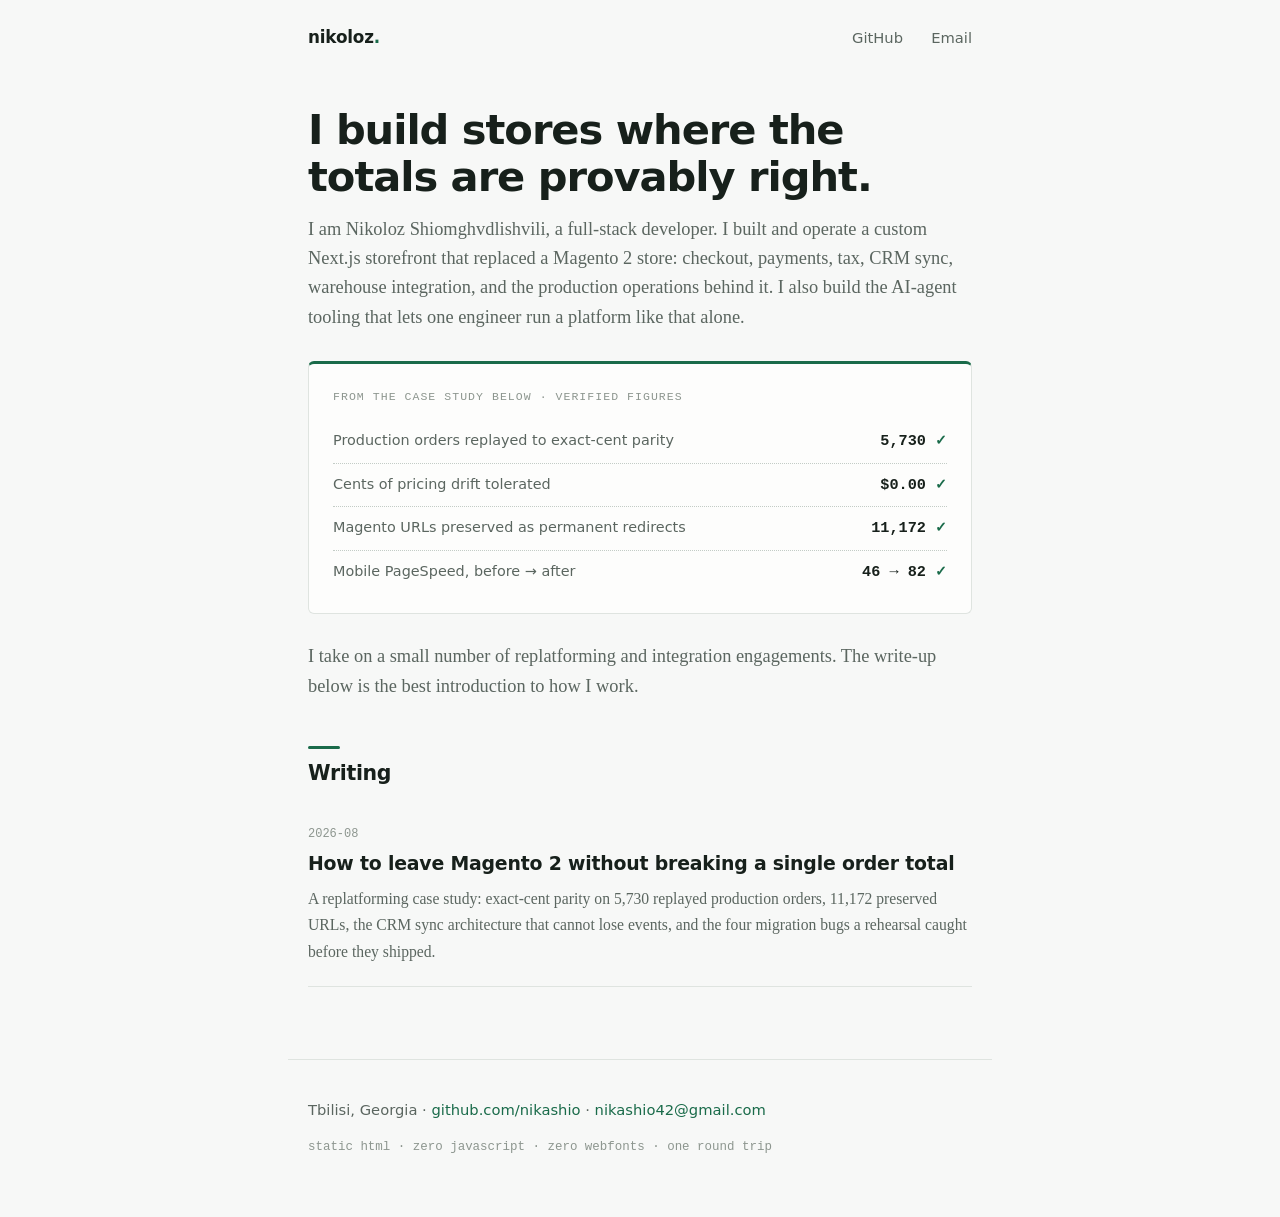
==== index.html @ e0afe26d "Personal site: home + Magento replatform case study" ====
<!doctype html>
<html lang="en">
<head>
<meta charset="utf-8">
<meta name="viewport" content="width=device-width, initial-scale=1">
<title>Nikoloz Shiomghvdlishvili</title>
<meta name="description" content="Full-stack developer building production e-commerce systems and tooling for AI coding agents.">
<link rel="canonical" href="https://nikashio.github.io/">
<meta property="og:title" content="Nikoloz Shiomghvdlishvili">
<meta property="og:description" content="Full-stack developer building production e-commerce systems and tooling for AI coding agents.">
<link rel="stylesheet" href="/style.css">
</head>
<body>
<header class="site">
  <a class="brand" href="/">nikoloz<span>.</span></a>
  <nav class="site">
    <a href="https://github.com/nikashio">GitHub</a>
    <a href="mailto:nikashio42@gmail.com">Email</a>
  </nav>
</header>
<main>
  <h1>I build stores where the totals are provably right.</h1>
  <p class="lede">I am Nikoloz Shiomghvdlishvili, a full-stack developer. I built and operate a custom Next.js storefront that replaced a Magento 2 store: checkout, payments, tax, CRM sync, warehouse integration, and the production operations behind it. I also build the AI-agent tooling that lets one engineer run a platform like that alone.</p>

  <div class="ledger">
    <p class="caption">From the case study below &middot; verified figures</p>
    <dl>
      <div class="row"><dt>Production orders replayed to exact-cent parity</dt><dd>5,730 <span class="tick">&check;</span></dd></div>
      <div class="row"><dt>Cents of pricing drift tolerated</dt><dd>$0.00 <span class="tick">&check;</span></dd></div>
      <div class="row"><dt>Magento URLs preserved as permanent redirects</dt><dd>11,172 <span class="tick">&check;</span></dd></div>
      <div class="row"><dt>Mobile PageSpeed, before &rarr; after</dt><dd>46 &rarr; 82 <span class="tick">&check;</span></dd></div>
    </dl>
  </div>

  <p class="lede">I take on a small number of replatforming and integration engagements. The write-up below is the best introduction to how I work.</p>

  <h2>Writing</h2>
  <ul class="post-list">
    <li>
      <span class="date">2026-08</span>
      <a href="/blog/leaving-magento-2/">How to leave Magento 2 without breaking a single order total</a>
      <p>A replatforming case study: exact-cent parity on 5,730 replayed production orders, 11,172 preserved URLs, the CRM sync architecture that cannot lose events, and the four migration bugs a rehearsal caught before they shipped.</p>
    </li>
  </ul>
</main>
<footer class="site">
  <p>Tbilisi, Georgia &middot; <a href="https://github.com/nikashio">github.com/nikashio</a> &middot; <a href="mailto:nikashio42@gmail.com">nikashio42@gmail.com</a></p>
  <p class="note">static html &middot; zero javascript &middot; zero webfonts &middot; one round trip</p>
</footer>
</body>
</html>
---- style.css ----
/* Ledger design system.
   Brand thesis: exact-cent correctness. Paper, ink, one banknote green.
   Zero JS, zero webfonts: system serif body, heavy system sans display,
   monospace for every number (tabular, like a ledger). */

:root {
  --paper: #f7f8f7;
  --card: #fdfdfc;
  --ink: #17201b;
  --ink-2: #5b6660;
  --ink-3: #8d968f;
  --green: #1a6b4a;
  --green-soft: rgba(26, 107, 74, 0.09);
  --rule: #dfe4e0;
  --rule-strong: #c3ccc6;
  --max: 44rem;
  --sans: ui-sans-serif, system-ui, -apple-system, "Segoe UI", Helvetica, Arial, sans-serif;
  --serif: Charter, "Bitstream Charter", "Iowan Old Style", Georgia, serif;
  --mono: ui-monospace, "SF Mono", SFMono-Regular, Menlo, Consolas, monospace;
}

@media (prefers-color-scheme: dark) {
  :root {
    --paper: #101613;
    --card: #161d19;
    --ink: #e6eae7;
    --ink-2: #a3ada6;
    --ink-3: #767f79;
    --green: #58be8f;
    --green-soft: rgba(88, 190, 143, 0.12);
    --rule: #263029;
    --rule-strong: #37453d;
  }
}

* { box-sizing: border-box; }

html { -webkit-text-size-adjust: 100%; }

body {
  margin: 0;
  background: var(--paper);
  color: var(--ink);
  font-family: var(--serif);
  font-size: 1.125rem;
  line-height: 1.68;
}

::selection { background: var(--green); color: var(--paper); }

:focus-visible { outline: 2px solid var(--green); outline-offset: 2px; }

/* ---------- chrome ---------- */

header.site {
  max-width: var(--max);
  margin: 0 auto;
  padding: 1.4rem 1.25rem;
  display: flex;
  align-items: baseline;
  justify-content: space-between;
  gap: 1rem;
  font-family: var(--sans);
}

.brand {
  font-weight: 800;
  font-size: 1.05rem;
  letter-spacing: -0.01em;
  text-decoration: none;
  color: var(--ink);
}

.brand span { color: var(--green); }

nav.site a {
  color: var(--ink-2);
  text-decoration: none;
  margin-left: 1.4rem;
  font-size: 0.92rem;
}

nav.site a:hover { color: var(--green); }

main {
  max-width: var(--max);
  margin: 0 auto;
  padding: 2rem 1.25rem 4.5rem;
}

footer.site {
  max-width: var(--max);
  margin: 0 auto;
  padding: 1.5rem 1.25rem 3rem;
  border-top: 1px solid var(--rule);
  color: var(--ink-2);
  font-size: 0.92rem;
  font-family: var(--sans);
}

footer.site .note {
  font-family: var(--mono);
  font-size: 0.78rem;
  color: var(--ink-3);
}

footer.site a { color: var(--green); text-decoration: none; }
footer.site a:hover { text-decoration: underline; }

/* ---------- type ---------- */

h1 {
  font-family: var(--sans);
  font-weight: 800;
  font-size: clamp(1.8rem, 5.5vw, 2.6rem);
  line-height: 1.12;
  letter-spacing: -0.025em;
  margin: 0 0 0.75rem;
}

h2 {
  font-family: var(--sans);
  font-weight: 750;
  font-size: 1.28rem;
  line-height: 1.3;
  letter-spacing: -0.015em;
  margin: 2.8rem 0 0.8rem;
}

h2::before {
  content: "";
  display: block;
  width: 2rem;
  height: 3px;
  background: var(--green);
  margin-bottom: 0.7rem;
  border-radius: 2px;
}

p { margin: 0.9rem 0; }

.lede {
  font-size: 1.15rem;
  color: var(--ink-2);
  line-height: 1.6;
}

a { color: var(--green); }

strong { font-family: var(--sans); font-size: 0.94em; letter-spacing: 0.002em; }

em { color: var(--ink-2); }

hr { border: none; border-top: 1px solid var(--rule); margin: 2.2rem 0; }

ul, ol { padding-left: 1.35rem; }

li { margin: 0.55rem 0; }

.meta {
  font-family: var(--mono);
  font-size: 0.8rem;
  color: var(--ink-3);
  margin-bottom: 2rem;
}

/* Every number wears the ledger face. */
.num, td.n, .ledger dd {
  font-family: var(--mono);
  font-variant-numeric: tabular-nums;
  font-size: 0.92em;
}

/* ---------- the verification ledger (signature) ---------- */

.ledger {
  background: var(--card);
  border: 1px solid var(--rule);
  border-top: 3px solid var(--green);
  border-radius: 6px;
  padding: 1.4rem 1.5rem 1.2rem;
  margin: 1.8rem 0;
}

.ledger .caption {
  font-family: var(--mono);
  font-size: 0.72rem;
  letter-spacing: 0.09em;
  text-transform: uppercase;
  color: var(--ink-3);
  margin: 0 0 0.9rem;
}

.ledger dl { margin: 0; }

.ledger .row {
  display: flex;
  align-items: baseline;
  gap: 0.6rem;
  padding: 0.5rem 0;
  border-bottom: 1px dotted var(--rule-strong);
}

.ledger .row:last-child { border-bottom: none; }

.ledger dt {
  font-family: var(--sans);
  font-size: 0.9rem;
  color: var(--ink-2);
  flex: 1;
}

.ledger dd {
  margin: 0;
  font-size: 0.95rem;
  font-weight: 600;
  text-align: right;
  white-space: nowrap;
}

.ledger .tick {
  color: var(--green);
  font-family: var(--mono);
  font-size: 0.9rem;
}

/* ---------- tables ---------- */

table {
  border-collapse: collapse;
  width: 100%;
  margin: 1.5rem 0;
  font-family: var(--sans);
  font-size: 0.94rem;
  line-height: 1.5;
}

th, td {
  text-align: left;
  vertical-align: top;
  padding: 0.6rem 0.75rem 0.6rem 0;
  border-bottom: 1px solid var(--rule);
}

th {
  font-family: var(--mono);
  font-size: 0.72rem;
  letter-spacing: 0.09em;
  text-transform: uppercase;
  color: var(--ink-3);
  font-weight: 600;
  border-bottom: 1px solid var(--rule-strong);
}

/* ---------- figures & charts ---------- */

figure {
  margin: 2rem 0;
  background: var(--card);
  border: 1px solid var(--rule);
  border-radius: 6px;
  padding: 1.25rem 1.25rem 1rem;
}

figure.bare { background: none; border: none; padding: 0; }

figure img {
  display: block;
  width: 100%;
  height: auto;
  border-radius: 4px;
  border: 1px solid var(--rule);
  background: #fff;
}

figcaption {
  font-family: var(--sans);
  font-size: 0.85rem;
  color: var(--ink-2);
  margin-top: 0.8rem;
  line-height: 1.5;
}

.chart-row {
  display: flex;
  gap: 1.5rem;
  flex-wrap: wrap;
}

.chart-row > div { flex: 1 1 16rem; min-width: 0; }

.chart-title {
  font-family: var(--sans);
  font-weight: 600;
  font-size: 0.88rem;
  margin: 0 0 0.4rem;
}

svg.chart { width: 100%; height: auto; display: block; overflow: visible; }

svg.chart .axis { stroke: var(--rule-strong); stroke-width: 1; }
svg.chart .grid { stroke: var(--rule); stroke-width: 1; }
svg.chart .bar-after { fill: var(--green); }
svg.chart .bar-before { fill: var(--green-soft); stroke: var(--green); stroke-width: 1.5; }
svg.chart .val {
  font-family: var(--mono);
  font-variant-numeric: tabular-nums;
  font-size: 15px;
  font-weight: 600;
  fill: var(--ink);
}
svg.chart .lbl { font-family: var(--sans); font-size: 12.5px; fill: var(--ink-2); }
svg.chart .tick-lbl { font-family: var(--mono); font-size: 10.5px; fill: var(--ink-3); }

svg.diagram { width: 100%; height: auto; display: block; }
svg.diagram .box { fill: var(--card); stroke: var(--rule-strong); stroke-width: 1.2; rx: 6; }
svg.diagram .box-accent { fill: var(--green-soft); stroke: var(--green); stroke-width: 1.4; }
svg.diagram .flow { stroke: var(--ink-2); stroke-width: 1.4; fill: none; }
svg.diagram .flow-soft { stroke: var(--ink-3); stroke-width: 1.2; fill: none; stroke-dasharray: 4 4; }
svg.diagram .node {
  font-family: var(--sans);
  font-size: 13px;
  font-weight: 600;
  fill: var(--ink);
}
svg.diagram .note { font-family: var(--mono); font-size: 10.5px; fill: var(--ink-2); }
svg.diagram .arrowhead { fill: var(--ink-2); }
svg.diagram .arrowhead-soft { fill: var(--ink-3); }

/* ---------- post list (home) ---------- */

.post-list { list-style: none; padding: 0; margin: 1rem 0 0; }

.post-list li {
  margin: 0;
  padding: 1.3rem 0;
  border-bottom: 1px solid var(--rule);
}

.post-list .date {
  font-family: var(--mono);
  font-size: 0.75rem;
  color: var(--ink-3);
  display: block;
  margin-bottom: 0.25rem;
}

.post-list a {
  font-family: var(--sans);
  font-weight: 700;
  font-size: 1.18rem;
  letter-spacing: -0.01em;
  text-decoration: none;
  color: var(--ink);
}

.post-list a:hover { color: var(--green); }

.post-list p { margin: 0.4rem 0 0; color: var(--ink-2); font-size: 0.98rem; }

@media (prefers-reduced-motion: no-preference) {
  a, nav.site a, .post-list a { transition: color 120ms ease; }
}

@media (max-width: 640px) {
  body { font-size: 1.05rem; }
  .ledger { padding: 1.1rem 1rem 0.9rem; }
  .ledger dt { font-size: 0.84rem; }
  .ledger dd { font-size: 0.88rem; }
  table { display: block; overflow-x: auto; }
}
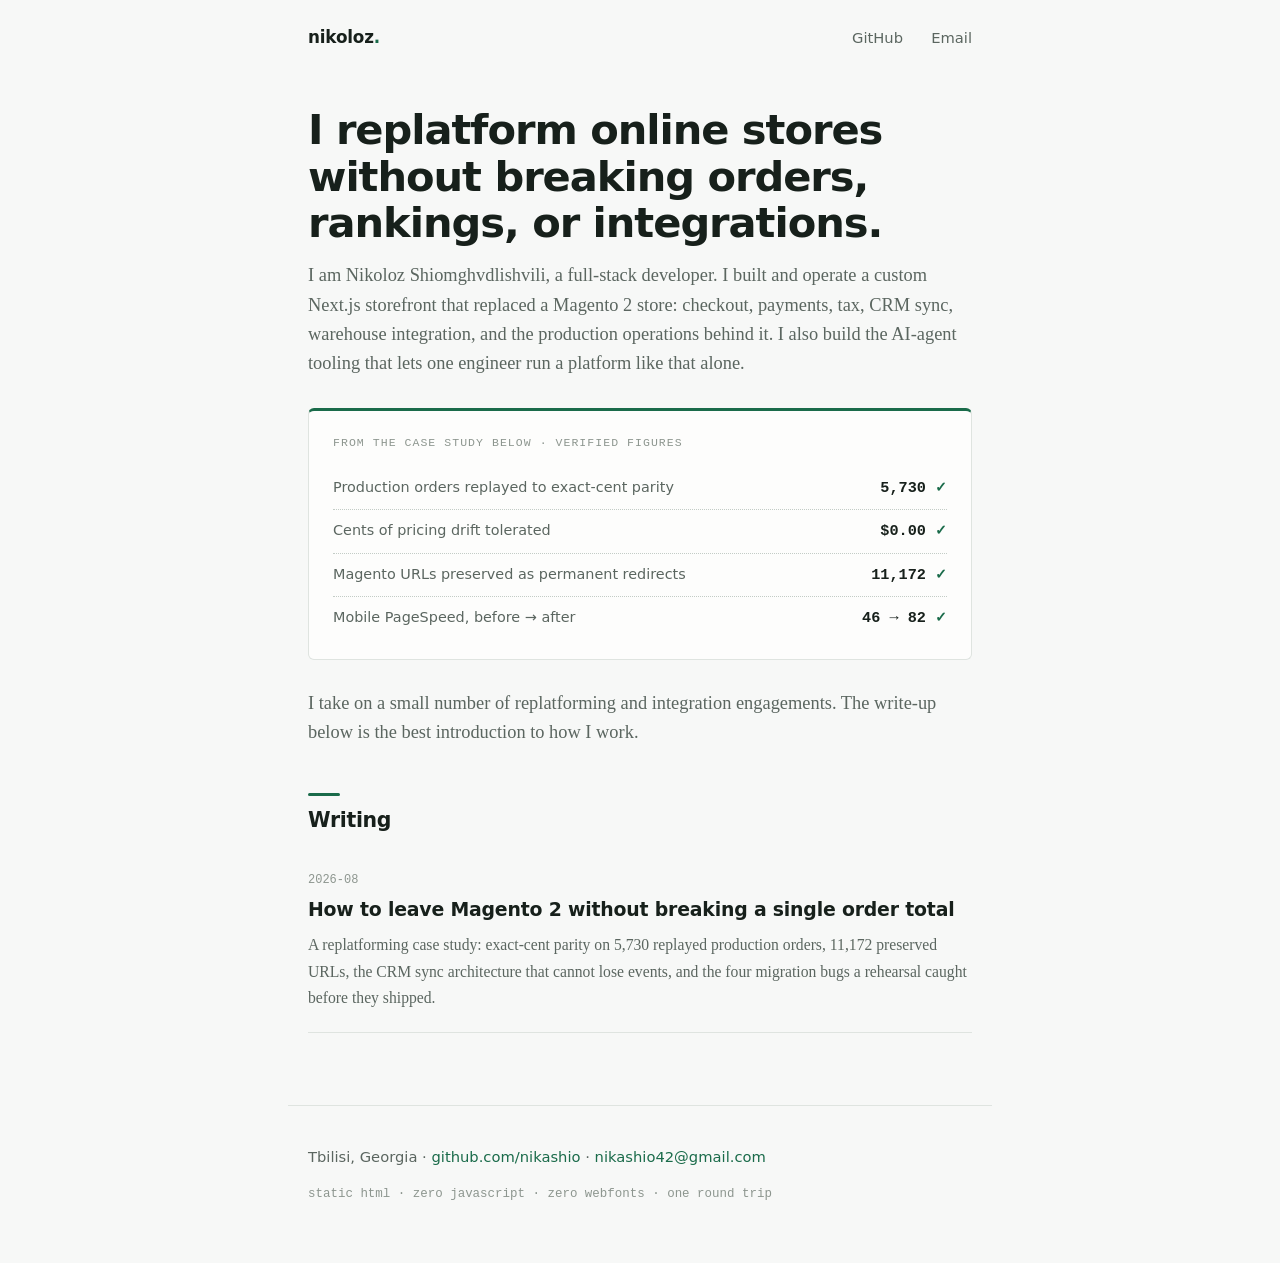
==== commit 024b3c80: "Reader-first homepage headline" ====
--- a/index.html
+++ b/index.html
@@ -19,7 +19,7 @@
   </nav>
 </header>
 <main>
-  <h1>I build stores where the totals are provably right.</h1>
+  <h1>I replatform online stores without breaking orders, rankings, or integrations.</h1>
   <p class="lede">I am Nikoloz Shiomghvdlishvili, a full-stack developer. I built and operate a custom Next.js storefront that replaced a Magento 2 store: checkout, payments, tax, CRM sync, warehouse integration, and the production operations behind it. I also build the AI-agent tooling that lets one engineer run a platform like that alone.</p>
 
   <div class="ledger">
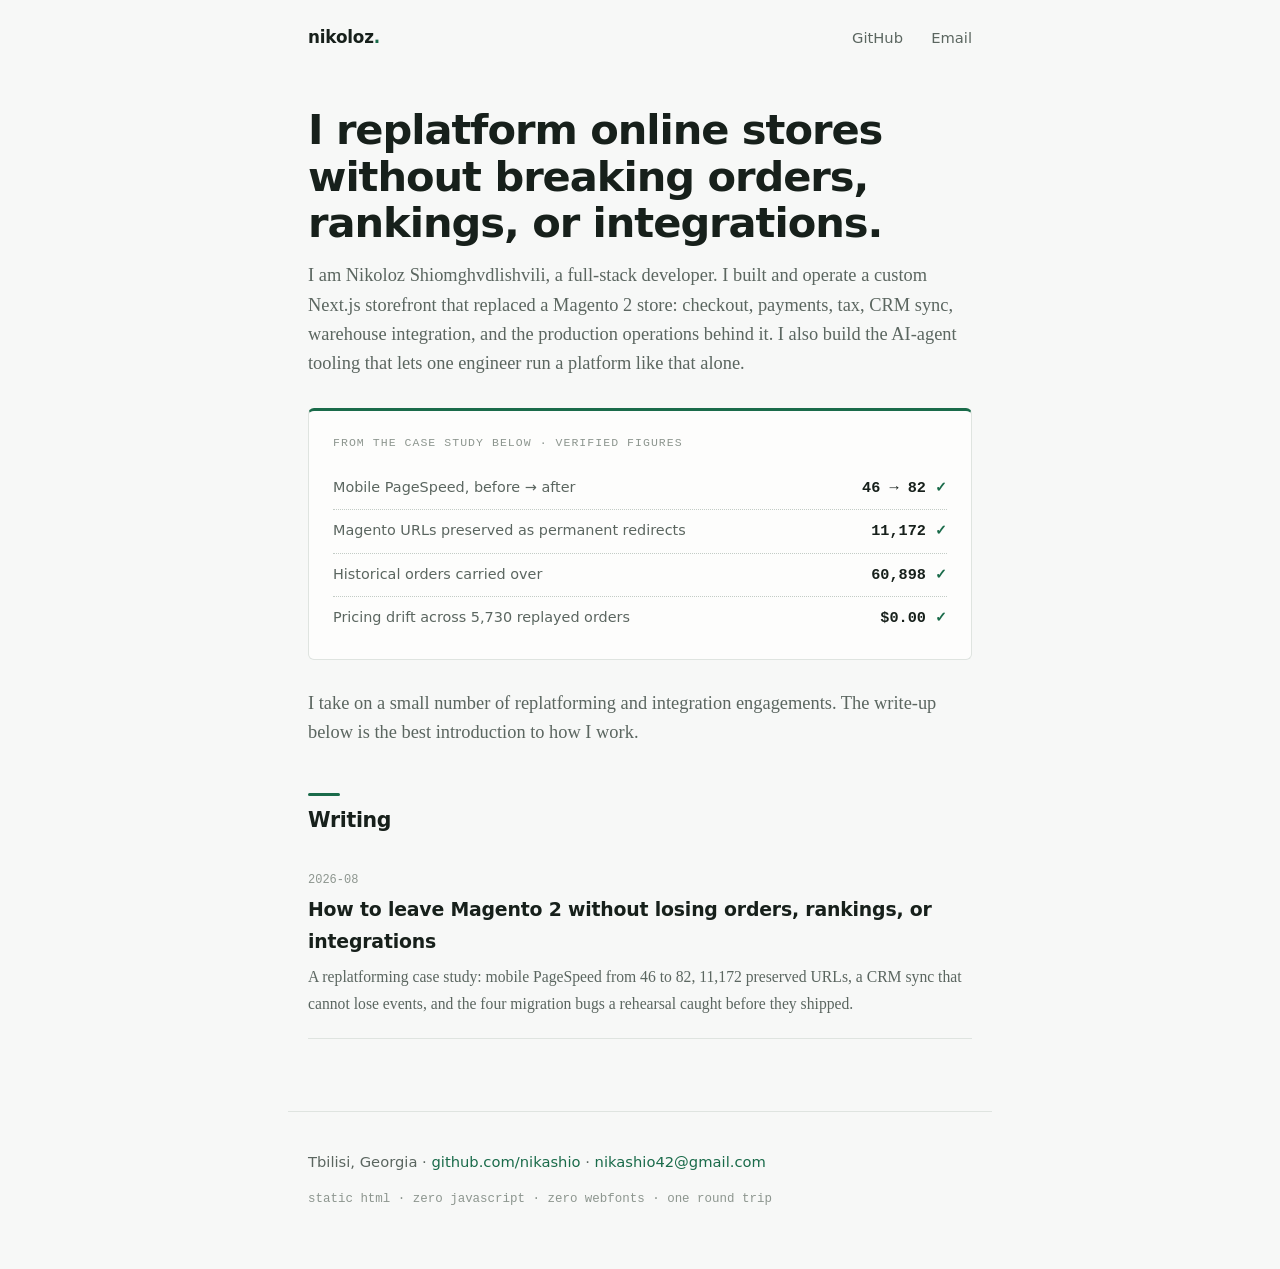
==== commit 31bf17a8: "Editorial pass: lead with merchant outcomes, parity as proof" ====
--- a/index.html
+++ b/index.html
@@ -25,10 +25,10 @@
   <div class="ledger">
     <p class="caption">From the case study below &middot; verified figures</p>
     <dl>
-      <div class="row"><dt>Production orders replayed to exact-cent parity</dt><dd>5,730 <span class="tick">&check;</span></dd></div>
-      <div class="row"><dt>Cents of pricing drift tolerated</dt><dd>$0.00 <span class="tick">&check;</span></dd></div>
+      <div class="row"><dt>Mobile PageSpeed, before &rarr; after</dt><dd>46 &rarr; 82 <span class="tick">&check;</span></dd></div>
       <div class="row"><dt>Magento URLs preserved as permanent redirects</dt><dd>11,172 <span class="tick">&check;</span></dd></div>
-      <div class="row"><dt>Mobile PageSpeed, before &rarr; after</dt><dd>46 &rarr; 82 <span class="tick">&check;</span></dd></div>
+      <div class="row"><dt>Historical orders carried over</dt><dd>60,898 <span class="tick">&check;</span></dd></div>
+      <div class="row"><dt>Pricing drift across 5,730 replayed orders</dt><dd>$0.00 <span class="tick">&check;</span></dd></div>
     </dl>
   </div>
 
@@ -38,8 +38,8 @@
   <ul class="post-list">
     <li>
       <span class="date">2026-08</span>
-      <a href="/blog/leaving-magento-2/">How to leave Magento 2 without breaking a single order total</a>
-      <p>A replatforming case study: exact-cent parity on 5,730 replayed production orders, 11,172 preserved URLs, the CRM sync architecture that cannot lose events, and the four migration bugs a rehearsal caught before they shipped.</p>
+      <a href="/blog/leaving-magento-2/">How to leave Magento 2 without losing orders, rankings, or integrations</a>
+      <p>A replatforming case study: mobile PageSpeed from 46 to 82, 11,172 preserved URLs, a CRM sync that cannot lose events, and the four migration bugs a rehearsal caught before they shipped.</p>
     </li>
   </ul>
 </main>
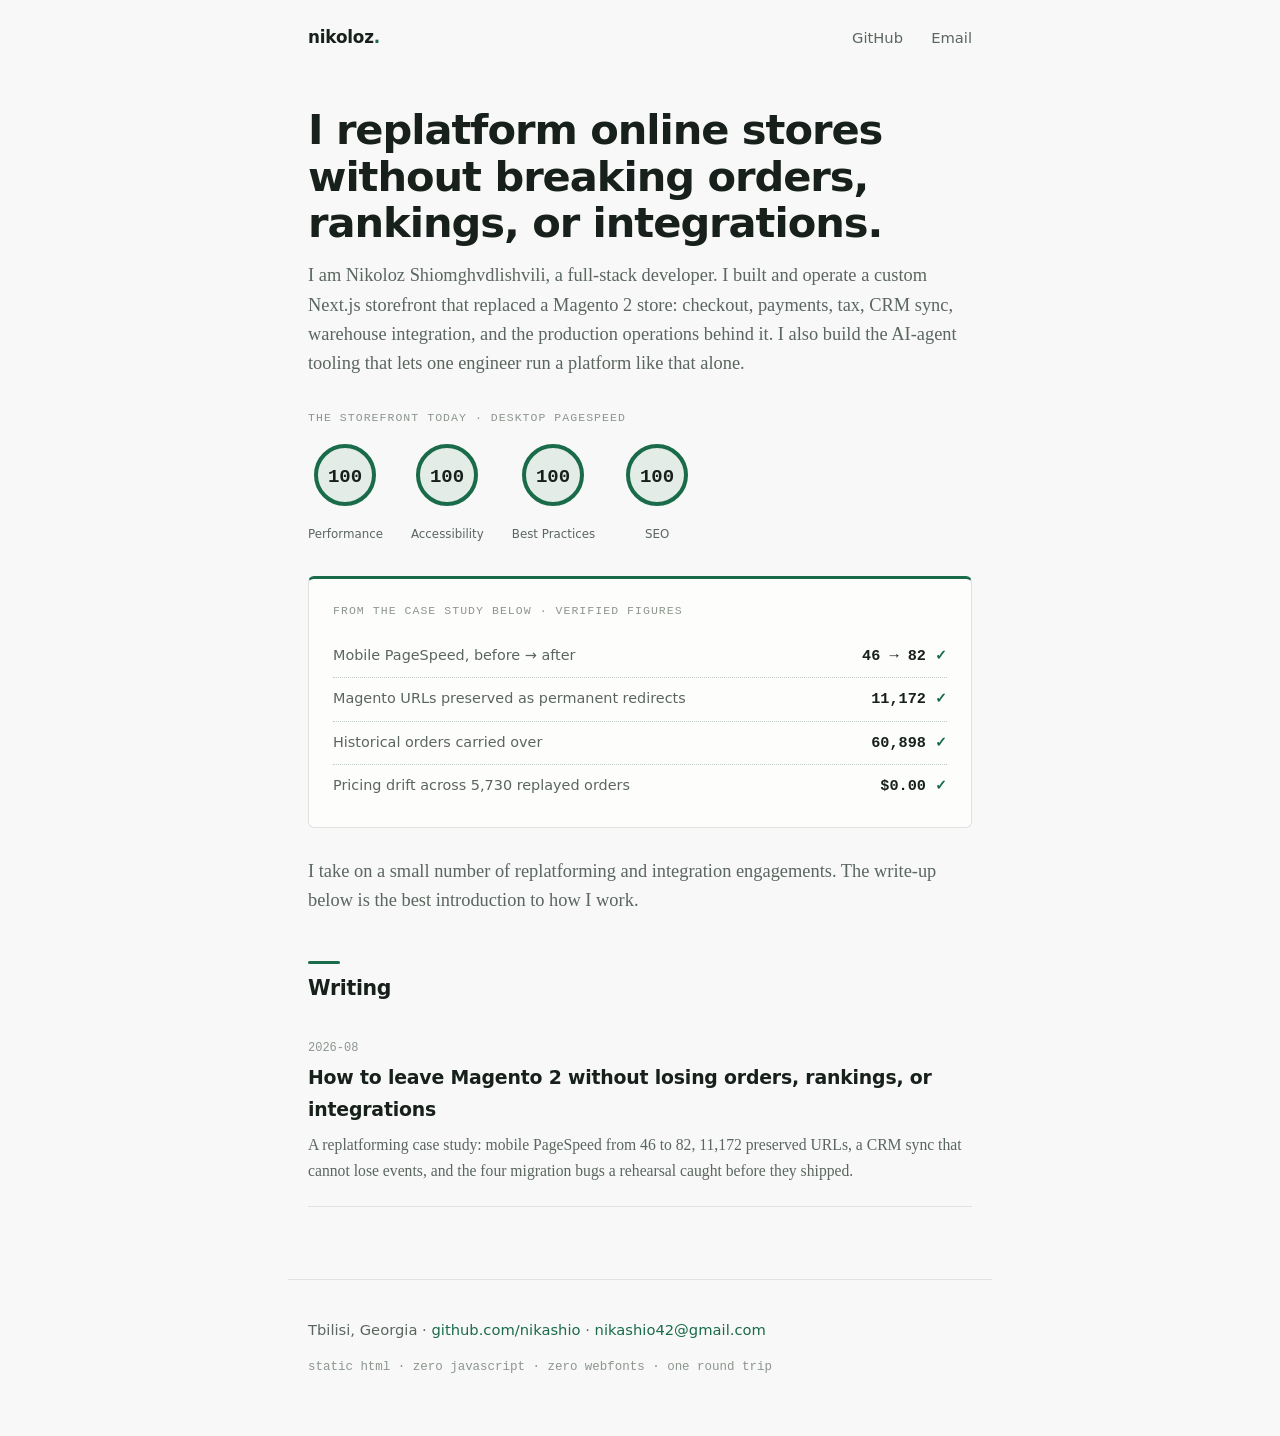
==== commit c5dcb7b8: "Desktop 100s as selling point; rings, section eyebrows, pull quote" ====
--- a/index.html
+++ b/index.html
@@ -21,6 +21,16 @@
 <main>
   <h1>I replatform online stores without breaking orders, rankings, or integrations.</h1>
   <p class="lede">I am Nikoloz Shiomghvdlishvili, a full-stack developer. I built and operate a custom Next.js storefront that replaced a Magento 2 store: checkout, payments, tax, CRM sync, warehouse integration, and the production operations behind it. I also build the AI-agent tooling that lets one engineer run a platform like that alone.</p>
+
+  <div class="rings-block">
+    <p class="strip-caption">The storefront today &middot; desktop PageSpeed</p>
+    <div class="rings" role="img" aria-label="Desktop Lighthouse scores today: 100 for Performance, Accessibility, Best Practices, and SEO">
+      <div class="ring"><svg viewBox="0 0 68 68" aria-hidden="true"><circle class="disc" cx="34" cy="34" r="29"/><text class="score" x="34" y="41" text-anchor="middle">100</text></svg><span class="ring-label">Performance</span></div>
+      <div class="ring"><svg viewBox="0 0 68 68" aria-hidden="true"><circle class="disc" cx="34" cy="34" r="29"/><text class="score" x="34" y="41" text-anchor="middle">100</text></svg><span class="ring-label">Accessibility</span></div>
+      <div class="ring"><svg viewBox="0 0 68 68" aria-hidden="true"><circle class="disc" cx="34" cy="34" r="29"/><text class="score" x="34" y="41" text-anchor="middle">100</text></svg><span class="ring-label">Best Practices</span></div>
+      <div class="ring"><svg viewBox="0 0 68 68" aria-hidden="true"><circle class="disc" cx="34" cy="34" r="29"/><text class="score" x="34" y="41" text-anchor="middle">100</text></svg><span class="ring-label">SEO</span></div>
+    </div>
+  </div>
 
   <div class="ledger">
     <p class="caption">From the case study below &middot; verified figures</p>
--- a/style.css
+++ b/style.css
@@ -369,3 +369,60 @@
   .ledger dd { font-size: 0.88rem; }
   table { display: block; overflow-x: auto; }
 }
+
+/* ---------- lighthouse rings ---------- */
+
+.rings-block { margin: 1.8rem 0; }
+
+.strip-caption {
+  font-family: var(--mono);
+  font-size: 0.72rem;
+  letter-spacing: 0.09em;
+  text-transform: uppercase;
+  color: var(--ink-3);
+  margin: 0 0 0.9rem;
+}
+
+.rings { display: flex; gap: 1.75rem; flex-wrap: wrap; }
+
+.ring { text-align: center; }
+
+.ring svg { width: 68px; height: 68px; display: block; margin: 0 auto 0.45rem; }
+
+.ring .disc { fill: var(--green-soft); stroke: var(--green); stroke-width: 4; }
+
+.ring .score {
+  font-family: var(--mono);
+  font-variant-numeric: tabular-nums;
+  font-weight: 700;
+  font-size: 19px;
+  fill: var(--ink);
+}
+
+.ring-label { font-family: var(--sans); font-size: 0.74rem; color: var(--ink-2); }
+
+/* ---------- section eyebrows & pull quotes ---------- */
+
+.eyebrow {
+  display: block;
+  font-family: var(--mono);
+  font-size: 0.7rem;
+  font-weight: 400;
+  letter-spacing: 0.12em;
+  text-transform: uppercase;
+  color: var(--green);
+  margin-bottom: 0.4rem;
+}
+
+.pull {
+  border-left: 3px solid var(--green);
+  margin: 2rem 0;
+  padding: 0.2rem 0 0.2rem 1.2rem;
+  font-family: var(--sans);
+  font-weight: 700;
+  font-size: 1.35rem;
+  line-height: 1.35;
+  letter-spacing: -0.01em;
+}
+
+.pull .num { font-size: 1em; }
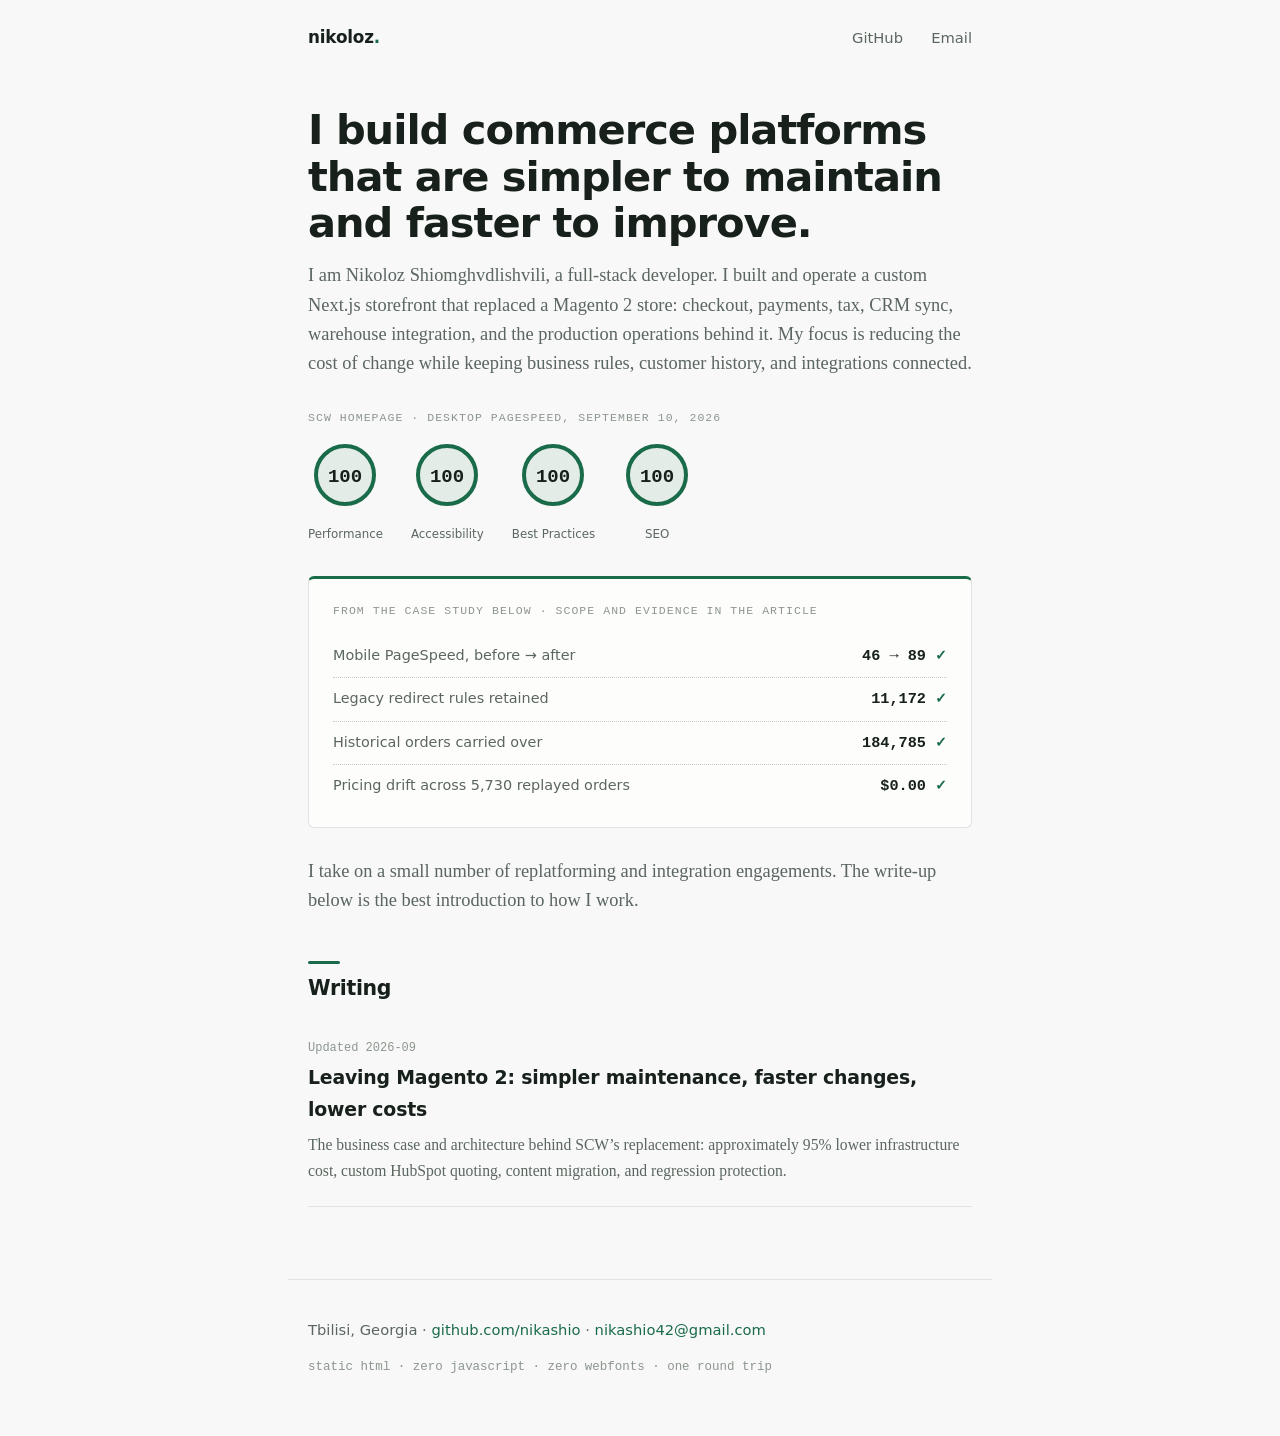
==== commit 2db207e3: "Rewrite commerce case study around business value and architecture" ====
--- a/index.html
+++ b/index.html
@@ -4,10 +4,10 @@
 <meta charset="utf-8">
 <meta name="viewport" content="width=device-width, initial-scale=1">
 <title>Nikoloz Shiomghvdlishvili</title>
-<meta name="description" content="Full-stack developer building production e-commerce systems and tooling for AI coding agents.">
+<meta name="description" content="Commerce modernization, custom HubSpot apps, and reliable integrations. Simpler platforms that cost less to operate and are faster to improve.">
 <link rel="canonical" href="https://nikashio.github.io/">
 <meta property="og:title" content="Nikoloz Shiomghvdlishvili">
-<meta property="og:description" content="Full-stack developer building production e-commerce systems and tooling for AI coding agents.">
+<meta property="og:description" content="Commerce modernization, custom HubSpot apps, and reliable integrations. Simpler platforms that cost less to operate and are faster to improve.">
 <link rel="stylesheet" href="/style.css">
 </head>
 <body>
@@ -19,12 +19,12 @@
   </nav>
 </header>
 <main>
-  <h1>I replatform online stores without breaking orders, rankings, or integrations.</h1>
-  <p class="lede">I am Nikoloz Shiomghvdlishvili, a full-stack developer. I built and operate a custom Next.js storefront that replaced a Magento 2 store: checkout, payments, tax, CRM sync, warehouse integration, and the production operations behind it. I also build the AI-agent tooling that lets one engineer run a platform like that alone.</p>
+  <h1>I build commerce platforms that are simpler to maintain and faster to improve.</h1>
+  <p class="lede">I am Nikoloz Shiomghvdlishvili, a full-stack developer. I built and operate a custom Next.js storefront that replaced a Magento 2 store: checkout, payments, tax, CRM sync, warehouse integration, and the production operations behind it. My focus is reducing the cost of change while keeping business rules, customer history, and integrations connected.</p>
 
   <div class="rings-block">
-    <p class="strip-caption">The storefront today &middot; desktop PageSpeed</p>
-    <div class="rings" role="img" aria-label="Desktop Lighthouse scores today: 100 for Performance, Accessibility, Best Practices, and SEO">
+    <p class="strip-caption">SCW homepage &middot; desktop PageSpeed, September 10, 2026</p>
+    <div class="rings" role="img" aria-label="Desktop Lighthouse scores on September 10, 2026: 100 for Performance, Accessibility, Best Practices, and SEO">
       <div class="ring"><svg viewBox="0 0 68 68" aria-hidden="true"><circle class="disc" cx="34" cy="34" r="29"/><text class="score" x="34" y="41" text-anchor="middle">100</text></svg><span class="ring-label">Performance</span></div>
       <div class="ring"><svg viewBox="0 0 68 68" aria-hidden="true"><circle class="disc" cx="34" cy="34" r="29"/><text class="score" x="34" y="41" text-anchor="middle">100</text></svg><span class="ring-label">Accessibility</span></div>
       <div class="ring"><svg viewBox="0 0 68 68" aria-hidden="true"><circle class="disc" cx="34" cy="34" r="29"/><text class="score" x="34" y="41" text-anchor="middle">100</text></svg><span class="ring-label">Best Practices</span></div>
@@ -33,11 +33,11 @@
   </div>
 
   <div class="ledger">
-    <p class="caption">From the case study below &middot; verified figures</p>
+    <p class="caption">From the case study below &middot; scope and evidence in the article</p>
     <dl>
-      <div class="row"><dt>Mobile PageSpeed, before &rarr; after</dt><dd>46 &rarr; 82 <span class="tick">&check;</span></dd></div>
-      <div class="row"><dt>Magento URLs preserved as permanent redirects</dt><dd>11,172 <span class="tick">&check;</span></dd></div>
-      <div class="row"><dt>Historical orders carried over</dt><dd>60,898 <span class="tick">&check;</span></dd></div>
+      <div class="row"><dt>Mobile PageSpeed, before &rarr; after</dt><dd>46 &rarr; 89 <span class="tick">&check;</span></dd></div>
+      <div class="row"><dt>Legacy redirect rules retained</dt><dd>11,172 <span class="tick">&check;</span></dd></div>
+      <div class="row"><dt>Historical orders carried over</dt><dd>184,785 <span class="tick">&check;</span></dd></div>
       <div class="row"><dt>Pricing drift across 5,730 replayed orders</dt><dd>$0.00 <span class="tick">&check;</span></dd></div>
     </dl>
   </div>
@@ -47,9 +47,9 @@
   <h2>Writing</h2>
   <ul class="post-list">
     <li>
-      <span class="date">2026-08</span>
-      <a href="/blog/leaving-magento-2/">How to leave Magento 2 without losing orders, rankings, or integrations</a>
-      <p>A replatforming case study: mobile PageSpeed from 46 to 82, 11,172 preserved URLs, a CRM sync that cannot lose events, and the four migration bugs a rehearsal caught before they shipped.</p>
+      <span class="date">Updated 2026-09</span>
+      <a href="/blog/leaving-magento-2/">Leaving Magento 2: simpler maintenance, faster changes, lower costs</a>
+      <p>The business case and architecture behind SCW’s replacement: approximately 95% lower infrastructure cost, custom HubSpot quoting, content migration, and regression protection.</p>
     </li>
   </ul>
 </main>
